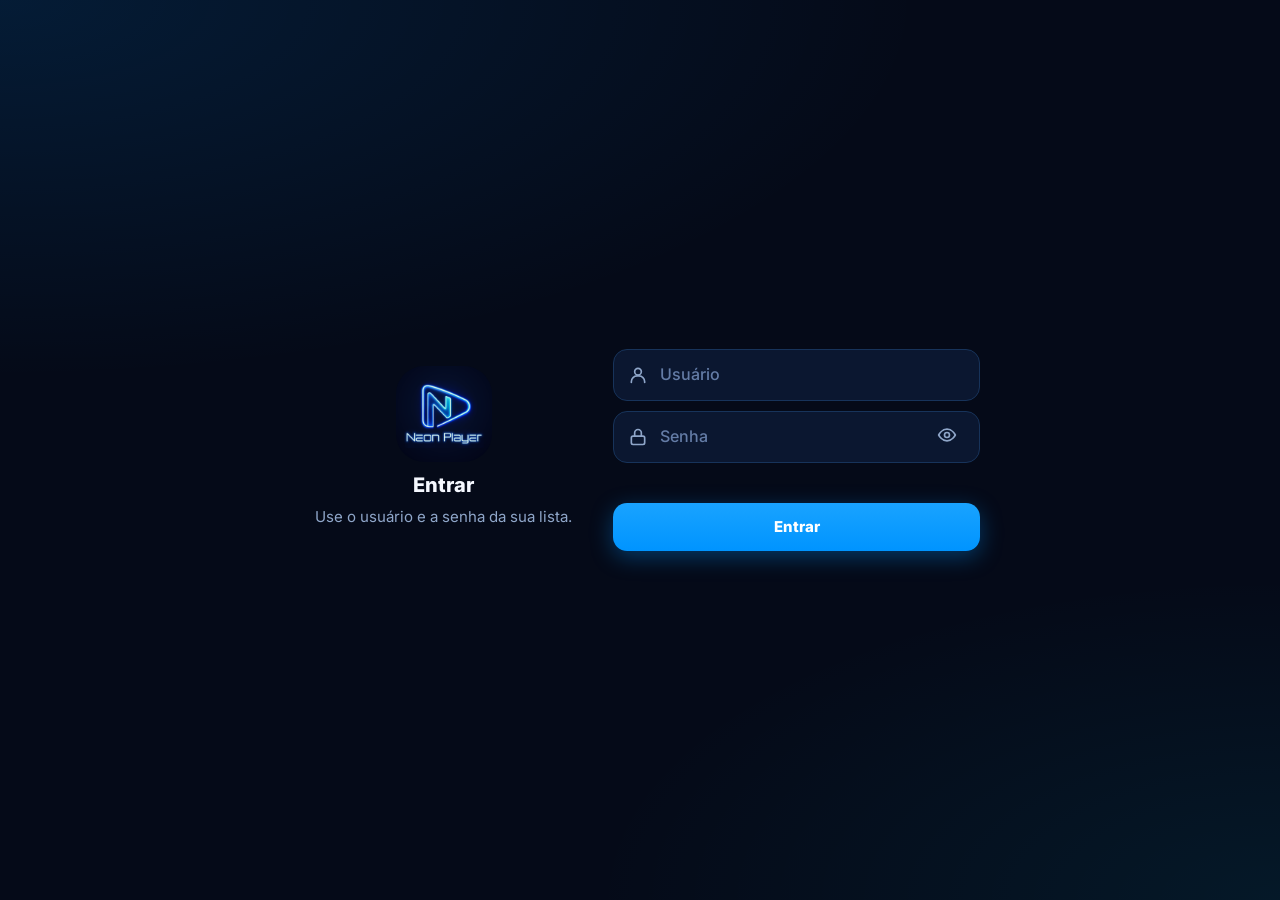
==== index.html @ 11bd0fdb "Tela de entrar sem o codigo do aparelho (fica em Configuracoes)" ====
<!DOCTYPE html>
<html lang="pt-BR">
<head>
<meta charset="utf-8">
<title>Neon Player</title>
<meta name="viewport" content="width=device-width, initial-scale=1, viewport-fit=cover, user-scalable=no">
<meta name="theme-color" content="#050A18">
<meta name="robots" content="noindex, nofollow">
<meta name="referrer" content="no-referrer">
<meta name="apple-mobile-web-app-capable" content="yes">
<meta name="mobile-web-app-capable" content="yes">
<meta name="apple-mobile-web-app-status-bar-style" content="black-translucent">
<meta name="apple-mobile-web-app-title" content="Neon Player">
<meta name="format-detection" content="telephone=no">
<link rel="icon" type="image/png" href="img/favicon-32.png">
<link rel="apple-touch-icon" href="img/apple-touch-icon.png">
<link rel="manifest" href="manifest.webmanifest">
<link rel="stylesheet" href="css/app.css?v=4">
</head>
<body>
<div id="app">

  <!-- carregando -->
  <section id="t-carga" class="tela ativa">
    <img class="marca-g" src="img/icone-512.png" alt="Neon Player" width="132" height="132">
    <div class="rodando"></div>
    <div class="status" id="carga-status">Abrindo…</div>
  </section>

  <!-- entrar com usuário e senha da lista -->
  <section id="t-entrar" class="tela">
    <form class="entrar" id="form-entrar" autocomplete="on" novalidate>
      <div class="lado-a">
        <img class="marca-g" src="img/icone-512.png" alt="Neon Player" width="108" height="108">
        <h1>Entrar</h1>
        <p>Use o usuário e a senha da sua lista.</p>
      </div>
      <div class="lado-b">
        <label class="campo">
          <svg viewBox="0 0 24 24" fill="none" stroke="currentColor" stroke-width="2" stroke-linecap="round" stroke-linejoin="round"><circle cx="12" cy="8" r="4"/><path d="M4 21v-1a7 7 0 0 1 7-7h2a7 7 0 0 1 7 7v1"/></svg>
          <input id="in-usuario" name="username" type="text" inputmode="text" placeholder="Usuário" autocomplete="username" autocapitalize="none" autocorrect="off" spellcheck="false" enterkeyhint="next">
        </label>
        <label class="campo">
          <svg viewBox="0 0 24 24" fill="none" stroke="currentColor" stroke-width="2" stroke-linecap="round" stroke-linejoin="round"><rect x="4" y="11" width="16" height="10" rx="2"/><path d="M8 11V7a4 4 0 0 1 8 0v4"/></svg>
          <input id="in-senha" name="password" type="password" placeholder="Senha" autocomplete="current-password" autocapitalize="none" autocorrect="off" spellcheck="false" enterkeyhint="go">
          <button type="button" id="ver-senha" aria-label="Mostrar a senha">
            <svg viewBox="0 0 24 24" fill="none" stroke="currentColor" stroke-width="2" stroke-linecap="round" stroke-linejoin="round"><path d="M2 12s3.6-7 10-7 10 7 10 7-3.6 7-10 7S2 12 2 12z"/><circle cx="12" cy="12" r="3"/></svg>
          </button>
        </label>
        <div class="erro" id="entrar-erro" role="alert"></div>
        <button class="btn p cheio" id="btn-entrar" type="submit">Entrar</button>
        <button class="link" id="btn-demo" type="button" hidden>Ver demonstração</button>
      </div>
    </form>
  </section>

  <!-- aviso (bloqueado, vencido, lista com problema, sem conexão) -->
  <section id="t-aviso" class="tela">
    <div>
      <span class="aviso-selo" id="aviso-selo"></span>
      <h1 id="aviso-titulo"></h1>
      <p id="aviso-texto"></p>
      <div class="acoes">
        <button class="btn p" id="aviso-tentar">Tentar de novo</button>
        <button class="btn s" id="aviso-sair">Entrar com outro usuário</button>
      </div>
    </div>
  </section>

  <!-- o app -->
  <div id="casca" hidden>
    <header id="barra">
      <div class="logo"><i><img src="img/icone-192.png" alt="" width="32" height="32"></i><span id="barra-nome">Neon Player</span></div>
      <nav id="guias">
        <button data-pag="inicio">Início</button>
        <button data-pag="tv">TV ao Vivo</button>
        <button data-pag="filmes">Filmes</button>
        <button data-pag="series">Séries</button>
      </nav>
      <div class="espaco" id="barra-espaco"></div>
      <label id="busca">
        <svg viewBox="0 0 24 24" fill="none" stroke="currentColor" stroke-width="2" stroke-linecap="round"><circle cx="11" cy="11" r="7"/><path d="M20 20l-3.5-3.5"/></svg>
        <input id="in-busca" type="search" placeholder="Buscar" autocapitalize="none" autocorrect="off" spellcheck="false" enterkeyhint="search">
      </label>
      <button class="ico" id="btn-busca" aria-label="Buscar"><svg viewBox="0 0 24 24" fill="none" stroke="currentColor" stroke-width="2" stroke-linecap="round"><circle cx="11" cy="11" r="7"/><path d="M20 20l-3.5-3.5"/></svg></button>
      <button class="ico" id="btn-atualizar" aria-label="Atualizar"><svg viewBox="0 0 24 24" fill="none" stroke="currentColor" stroke-width="2" stroke-linecap="round" stroke-linejoin="round"><path d="M20 11a8 8 0 0 0-14.3-4.9L4 8"/><path d="M4 4v4h4"/><path d="M4 13a8 8 0 0 0 14.3 4.9L20 16"/><path d="M20 20v-4h-4"/></svg></button>
      <button class="ico" id="btn-config" aria-label="Configurações"><svg viewBox="0 0 24 24" fill="none" stroke="currentColor" stroke-width="2" stroke-linecap="round" stroke-linejoin="round"><circle cx="12" cy="12" r="3"/><path d="M19.4 15a1.7 1.7 0 0 0 .3 1.9l.1.1a2 2 0 1 1-2.8 2.8l-.1-.1a1.7 1.7 0 0 0-1.9-.3 1.7 1.7 0 0 0-1 1.5V21a2 2 0 1 1-4 0v-.1a1.7 1.7 0 0 0-1-1.5 1.7 1.7 0 0 0-1.9.3l-.1.1a2 2 0 1 1-2.8-2.8l.1-.1a1.7 1.7 0 0 0 .3-1.9 1.7 1.7 0 0 0-1.5-1H3a2 2 0 1 1 0-4h.1a1.7 1.7 0 0 0 1.5-1 1.7 1.7 0 0 0-.3-1.9l-.1-.1a2 2 0 1 1 2.8-2.8l.1.1a1.7 1.7 0 0 0 1.9.3h0a1.7 1.7 0 0 0 1-1.5V3a2 2 0 1 1 4 0v.1a1.7 1.7 0 0 0 1 1.5h0a1.7 1.7 0 0 0 1.9-.3l.1-.1a2 2 0 1 1 2.8 2.8l-.1.1a1.7 1.7 0 0 0-.3 1.9v0a1.7 1.7 0 0 0 1.5 1H21a2 2 0 1 1 0 4h-.1a1.7 1.7 0 0 0-1.5 1z"/></svg></button>
    </header>

    <main id="miolo">
      <!-- Início -->
      <section id="t-inicio" class="pag">
        <div id="capa">
          <div class="arte" id="arte-a"></div>
          <div class="arte" id="arte-b"></div>
          <div class="veu"></div>
          <div class="dentro">
            <div class="sobretitulo">EM DESTAQUE</div>
            <h2 id="capa-titulo"></h2>
            <div class="meta" id="capa-meta"></div>
            <div class="acoes">
              <button class="btn branco" id="capa-assistir"><svg viewBox="0 0 24 24" fill="currentColor"><path d="M8 5v14l11-7z"/></svg>Assistir</button>
              <button class="btn s" id="capa-detalhes">Detalhes</button>
            </div>
          </div>
        </div>
        <div class="faixa" id="faixa-demo" hidden></div>
        <div id="fileiras"></div>
        <div class="rodape" id="rodape"></div>
      </section>

      <!-- TV ao Vivo -->
      <section id="t-tv" class="pag">
        <div id="tv-cats"></div>
        <div id="tv-previa">
          <video id="v-tv" playsinline webkit-playsinline preload="none"></video>
          <div class="sobre-v" id="tv-sobre">Escolha um canal</div>
          <button class="ico cheia" id="tv-cheia" aria-label="Tela cheia" hidden><svg viewBox="0 0 24 24" fill="none" stroke="currentColor" stroke-width="2" stroke-linecap="round" stroke-linejoin="round"><path d="M4 9V4h5M20 9V4h-5M4 15v5h5M20 15v5h-5"/></svg></button>
        </div>
        <div id="tv-info">
          <div class="txt"><div class="canal" id="tv-canal">TV ao Vivo</div><div class="agora" id="tv-agora"></div></div>
          <button class="ico" id="tv-fav" aria-label="Favoritar" hidden><svg viewBox="0 0 24 24" fill="none" stroke="currentColor" stroke-width="2" stroke-linejoin="round"><path d="M12 3l2.7 5.6 6.1.9-4.4 4.3 1 6.1L12 17l-5.4 2.9 1-6.1L3.2 9.500l6.1-.9z"/></svg></button>
        </div>
        <div id="tv-epg"></div>
        <button id="tv-cat-btn"><svg viewBox="0 0 24 24" fill="none" stroke="currentColor" stroke-width="2" stroke-linecap="round"><path d="M4 6h16M4 12h16M4 18h10"/></svg><span id="tv-cat-nome">Todos os canais</span><svg viewBox="0 0 24 24" fill="none" stroke="currentColor" stroke-width="2" stroke-linecap="round" stroke-linejoin="round"><path d="M6 9l6 6 6-6"/></svg></button>
        <div id="tv-canais"></div>
      </section>

      <!-- Filmes e Séries (a mesma tela, como no Android) -->
      <section id="t-vod" class="pag">
        <div id="vod-cats"></div>
        <div id="vod-topo">
          <button id="vod-cat-btn"><svg viewBox="0 0 24 24" fill="none" stroke="currentColor" stroke-width="2" stroke-linecap="round"><path d="M4 6h16M4 12h16M4 18h10"/></svg><span id="vod-cat-nome">Tudo</span><svg viewBox="0 0 24 24" fill="none" stroke="currentColor" stroke-width="2" stroke-linecap="round" stroke-linejoin="round"><path d="M6 9l6 6 6-6"/></svg></button>
          <span id="vod-conta"></span>
        </div>
        <div id="vod-grade-rol"><div id="vod-grade"></div><div id="vod-fim"></div></div>
      </section>

      <!-- Configurações -->
      <section id="t-config" class="pag"><div class="dentro" id="config-dentro"></div></section>
    </main>

    <nav id="abas">
      <button data-pag="inicio"><svg viewBox="0 0 24 24" fill="none" stroke="currentColor" stroke-width="2" stroke-linecap="round" stroke-linejoin="round"><path d="M3 11l9-8 9 8"/><path d="M5 10v10h5v-6h4v6h5V10"/></svg>Início</button>
      <button data-pag="tv"><svg viewBox="0 0 24 24" fill="none" stroke="currentColor" stroke-width="2" stroke-linecap="round" stroke-linejoin="round"><rect x="3" y="7" width="18" height="13" rx="2"/><path d="M8 3l4 4 4-4"/></svg>TV ao Vivo</button>
      <button data-pag="filmes"><svg viewBox="0 0 24 24" fill="none" stroke="currentColor" stroke-width="2" stroke-linecap="round" stroke-linejoin="round"><rect x="3" y="4" width="18" height="16" rx="2"/><path d="M7 4v16M17 4v16M3 9h4M3 15h4M17 9h4M17 15h4"/></svg>Filmes</button>
      <button data-pag="series"><svg viewBox="0 0 24 24" fill="none" stroke="currentColor" stroke-width="2" stroke-linecap="round" stroke-linejoin="round"><path d="M12 3l9 5-9 5-9-5 9-5z"/><path d="M3 13l9 5 9-5"/><path d="M3 17.500l9 5 9-5"/></svg>Séries</button>
    </nav>
  </div>

  <!-- ficha do filme / da série -->
  <section id="t-ficha" class="sobre">
    <button class="ico voltar" id="ficha-voltar" aria-label="Voltar"><svg viewBox="0 0 24 24" fill="none" stroke="currentColor" stroke-width="2.4" stroke-linecap="round" stroke-linejoin="round"><path d="M15 5l-7 7 7 7"/></svg></button>
    <div id="ficha-arte"></div>
    <div id="ficha-corpo">
      <img id="ficha-poster" alt="" referrerpolicy="no-referrer">
      <div id="ficha-txt"><h2 id="ficha-titulo"></h2><div id="ficha-meta"></div></div>
    </div>
    <div id="ficha-baixo">
      <div id="ficha-acoes"></div>
      <div id="ficha-sinopse"></div>
      <div id="ficha-dados"></div>
      <div id="temporadas" hidden></div>
      <div id="episodios"></div>
    </div>
  </section>

  <!-- player de filme, episódio e canal em tela cheia -->
  <section id="t-player" class="sobre">
    <video id="v-pl" playsinline webkit-playsinline controls preload="metadata"></video>
    <div id="pl-msg" hidden></div>
    <div id="pl-topo">
      <button class="ico" id="pl-voltar" aria-label="Voltar"><svg viewBox="0 0 24 24" fill="none" stroke="currentColor" stroke-width="2.4" stroke-linecap="round" stroke-linejoin="round"><path d="M15 5l-7 7 7 7"/></svg></button>
      <div id="pl-titulo"></div>
    </div>
    <button class="btn branco" id="pl-prox" hidden>Próximo episódio</button>
  </section>

  <div id="folha"><div class="caixa" id="folha-caixa"></div></div>
  <div id="toast"></div>
</div>

<script src="js/vendor/hls.light.min.js?v=1.5.17"></script>
<script src="js/base.js?v=1"></script>
<script src="js/titulos.js?v=1"></script>
<script src="js/destaques.js?v=1"></script>
<script src="js/dados.js?v=2"></script>
<script src="js/tocador.js?v=1"></script>
<script src="js/telas.js?v=4"></script>
<script src="js/app.js?v=2"></script>
</body>
</html>
---- css/app.css ----
/* Neon Player web. Identidade do app Android (res/values/colors.xml, Inter):
   mesmas cores, mesmo Início (arte de fundo, EM DESTAQUE, fileiras), mesma TV
   ao Vivo em três colunas quando deitado. Em pé, a mesma coisa arrumada para
   uma coluna, com as abas embaixo. */
@font-face{font-family:'Inter';font-style:normal;font-weight:400 900;font-display:swap;
  src:url(../fonts/inter-latin.woff2) format('woff2');
  unicode-range:U+0000-00FF,U+0131,U+0152-0153,U+02BB-02BC,U+02C6,U+02DA,U+02DC,U+0304,U+0308,U+0329,U+2000-206F,U+20AC,U+2122,U+2191,U+2193,U+2212,U+2215,U+FEFF,U+FFFD}
@font-face{font-family:'Inter';font-style:normal;font-weight:400 900;font-display:swap;
  src:url(../fonts/inter-latin-ext.woff2) format('woff2');
  unicode-range:U+0100-02BA,U+02BD-02C5,U+02C7-02CC,U+02CE-02D7,U+02DD-02FF,U+1E00-1E9F,U+1EF2-1EFF,U+2020,U+20A0-20AB,U+20AD-20C0,U+2113,U+2C60-2C7F,U+A720-A7FF}

:root{
  --fundo:#050A18; --fundo2:#081225; --sup:#0B1730; --sup2:#101C35; --linha:#17335A;
  --texto:#F5F8FF; --mudo:#8FA6C9; --fraco:#647CA6;
  --azul:#0094FF; --ciano:#00D9FF; --ouro:#FFD27A; --perigo:#FF5252; --ok:#00F5A0;
  --foco:#123061; --sobre-azul:#021326;
  --st:env(safe-area-inset-top,0px); --sb:env(safe-area-inset-bottom,0px);
  --sl:env(safe-area-inset-left,0px); --sr:env(safe-area-inset-right,0px);
  --barra:52px; --abas:58px; --lado:16px;
}
*{box-sizing:border-box;-webkit-tap-highlight-color:transparent}
html,body{margin:0;height:100%;background:var(--fundo);color:var(--texto);
  font-family:'Inter',system-ui,-apple-system,'Segoe UI',Roboto,sans-serif;font-size:15px;line-height:1.35;
  -webkit-text-size-adjust:100%;text-size-adjust:100%;overscroll-behavior:none}
body{overflow:hidden;-webkit-user-select:none;user-select:none;touch-action:manipulation}
button,input,select{font:inherit;color:inherit}
button{background:none;border:0;padding:0;cursor:pointer}
img{display:block}
[hidden]{display:none!important}
::-webkit-scrollbar{width:0;height:0}
*{scrollbar-width:none}

#app{position:fixed;inset:0;display:flex;flex-direction:column;
  background:radial-gradient(120% 70% at 0% 0%,rgba(0,148,255,.13),transparent 60%),
             radial-gradient(90% 60% at 100% 100%,rgba(0,217,255,.07),transparent 60%),var(--fundo)}

/* ---------- telas inteiras (carga, entrar, aviso) ---------- */
.tela{position:absolute;inset:0;display:none;flex-direction:column;align-items:center;justify-content:center;
  padding:calc(24px + var(--st)) calc(24px + var(--sr)) calc(24px + var(--sb)) calc(24px + var(--sl));overflow-y:auto;text-align:center}
.tela.ativa{display:flex}
.marca-g{width:132px;height:132px;border-radius:28px}
.rodando{width:34px;height:34px;border-radius:50%;border:3px solid rgba(0,217,255,.18);border-top-color:var(--ciano);
  animation:gira .9s linear infinite;margin:26px auto 12px}
@keyframes gira{to{transform:rotate(360deg)}}
.status{color:var(--mudo);font-weight:500;min-height:1.4em}

#t-entrar{justify-content:flex-start}
.entrar{width:100%;max-width:400px;margin:auto;display:flex;flex-direction:column;align-items:stretch;gap:12px}
.entrar .lado-a{display:flex;flex-direction:column;align-items:center;gap:6px;margin-bottom:6px}
.entrar .lado-b{display:flex;flex-direction:column;gap:12px}
.entrar .marca-g{align-self:center;width:108px;height:108px;margin-bottom:2px}
.entrar h1{font-size:20px;font-weight:800;margin:0}
.entrar p{margin:0;color:var(--mudo)}
.campo{display:flex;align-items:center;gap:10px;background:var(--sup);border:1px solid var(--linha);border-radius:14px;padding:0 14px;height:52px}
.campo:focus-within{border-color:var(--ciano);box-shadow:0 0 0 3px rgba(0,217,255,.16)}
.campo svg{width:20px;height:20px;flex:none;color:var(--mudo)}
.campo input{flex:1;min-width:0;background:none;border:0;outline:0;font-size:16px;font-weight:600;-webkit-user-select:text;user-select:text}
.campo input::placeholder{color:var(--fraco);font-weight:500}
.campo button{color:var(--mudo);padding:8px}
.erro{color:var(--perigo);font-weight:600;min-height:1.3em}
.link{color:var(--ciano);font-weight:700;padding:8px 6px}
.mini{font-size:12px;color:var(--fraco)}

.btn{display:inline-flex;align-items:center;justify-content:center;gap:8px;height:48px;padding:0 22px;border-radius:14px;
  font-weight:800;font-size:15px;white-space:nowrap}
.btn svg{width:18px;height:18px}
.btn.p{background:linear-gradient(180deg,#19a3ff,var(--azul));color:#fff;box-shadow:0 6px 22px rgba(0,148,255,.35)}
.btn.s{background:rgba(255,255,255,.08);border:1px solid rgba(255,255,255,.16);color:var(--texto)}
.btn.branco{background:#fff;color:#04101f}
.btn:active{transform:scale(.97)}
.btn[disabled]{opacity:.55}
.btn.cheio{width:100%}

.aviso-selo{display:inline-block;padding:5px 12px;border-radius:999px;border:1px solid var(--ouro);color:var(--ouro);font-size:12px;font-weight:800;letter-spacing:.08em;text-transform:uppercase}
#t-aviso h1{font-size:21px;font-weight:800;margin:14px 0 6px}
#t-aviso p{color:var(--mudo);max-width:420px;margin:0 0 18px}
#t-aviso .acoes{display:flex;gap:10px;flex-wrap:wrap;justify-content:center}

/* ---------- casca: barra em cima, páginas, abas embaixo ---------- */
#casca{position:absolute;inset:0;display:flex;flex-direction:column}
#barra{position:absolute;top:0;left:0;right:0;z-index:5;height:calc(var(--barra) + var(--st));
  padding:var(--st) calc(var(--lado) + var(--sr)) 0 calc(var(--lado) + var(--sl));display:flex;align-items:center;gap:10px;
  background:linear-gradient(180deg,rgba(5,10,24,.92),rgba(5,10,24,.55) 70%,transparent)}
#barra.solida{background:var(--fundo)}
#barra .logo{display:flex;align-items:center;gap:9px;font-weight:800;font-size:16px;letter-spacing:.01em;flex:none}
#barra .logo i{width:32px;height:32px;border-radius:9px;overflow:hidden;flex:none;display:block;background:#050A18}
#barra .logo img{width:32px;height:32px;transform:scale(2.05) translateY(8%)}
#guias{display:none;gap:2px;margin-left:10px;overflow-x:auto}
#guias button{padding:8px 13px;border-radius:10px;color:var(--mudo);font-weight:700;font-size:14px;white-space:nowrap}
#guias button.ativa{color:var(--ouro)}
#guias button:active{background:var(--foco)}
.espaco{flex:1}
.ico{width:40px;height:40px;border-radius:12px;display:inline-flex;align-items:center;justify-content:center;flex:none}
.ico svg{width:22px;height:22px}
.ico:active{background:var(--foco)}
#busca{display:none;flex:1;min-width:0;align-items:center;gap:8px;background:var(--sup);border:1px solid var(--linha);border-radius:12px;height:38px;padding:0 10px}
#busca.aberta{display:flex}
#busca input{flex:1;min-width:0;background:none;border:0;outline:0;font-size:16px;-webkit-user-select:text;user-select:text}
#busca svg{width:18px;height:18px;color:var(--mudo);flex:none}

#miolo{position:absolute;inset:0;overflow:hidden}
.pag{position:absolute;inset:0;display:none;overflow-y:auto;-webkit-overflow-scrolling:touch;
  padding-top:calc(var(--barra) + var(--st));padding-bottom:calc(var(--abas) + var(--sb))}
.pag.ativa{display:block}

#abas{position:absolute;left:0;right:0;bottom:0;z-index:5;height:calc(var(--abas) + var(--sb));padding:0 var(--sr) var(--sb) var(--sl);
  display:flex;background:rgba(5,10,24,.96);border-top:1px solid rgba(23,51,90,.7);backdrop-filter:blur(12px);-webkit-backdrop-filter:blur(12px)}
#abas button{flex:1;display:flex;flex-direction:column;align-items:center;justify-content:center;gap:3px;color:var(--fraco);font-size:11px;font-weight:700}
#abas svg{width:23px;height:23px}
#abas button.ativa{color:var(--texto)}
#abas button.ativa svg{color:var(--ciano);filter:drop-shadow(0 0 6px rgba(0,217,255,.6))}

/* ---------- Início ---------- */
#t-inicio{padding-top:0}
#capa{position:relative;height:min(74vh,150vw,620px);min-height:340px;overflow:hidden}
#capa .arte{position:absolute;inset:0;background-size:cover;background-position:center top;background-repeat:no-repeat;opacity:0;transition:opacity .7s ease}
#capa .arte.deitada{background-size:100% auto;background-position:center calc(var(--barra) + var(--st))}
#capa .arte.vis{opacity:1}
#capa .arte.borrao{filter:blur(28px) saturate(1.3);transform:scale(1.25)}
#capa .veu{position:absolute;inset:0;background:
  linear-gradient(180deg,rgba(5,10,24,.55) 0%,rgba(5,10,24,0) 22%,rgba(5,10,24,.12) 46%,rgba(5,10,24,.86) 70%,rgba(5,10,24,.97) 86%,var(--fundo) 100%),
  linear-gradient(90deg,rgba(5,10,24,.72) 0%,rgba(5,10,24,.15) 60%,rgba(5,10,24,0) 100%)}
#capa .dentro{position:absolute;left:calc(var(--lado) + var(--sl));right:calc(var(--lado) + var(--sr));bottom:18px}
.sobretitulo{color:var(--ciano);font-size:11px;font-weight:800;letter-spacing:.28em}
#capa h2{font-size:27px;line-height:1.08;font-weight:800;margin:6px 0 6px;text-shadow:0 2px 18px rgba(0,0,0,.6);
  display:-webkit-box;-webkit-line-clamp:2;-webkit-box-orient:vertical;overflow:hidden}
#capa .meta{color:var(--mudo);font-weight:600;font-size:13px}
#capa .acoes{display:flex;gap:10px;margin-top:14px}
#capa .btn{height:44px;padding:0 18px}
.faixa{margin:8px calc(var(--lado) + var(--sr)) 4px calc(var(--lado) + var(--sl));padding:8px 12px;border-radius:12px;
  background:rgba(0,217,255,.08);border:1px solid rgba(0,217,255,.25);display:flex;align-items:center;gap:8px;flex-wrap:wrap;font-size:12.5px;font-weight:700;color:var(--ciano)}
.faixa span{color:var(--mudo);font-weight:600}
.faixa b{color:var(--texto)}
.fileira{margin-top:18px}
.fileira h3{margin:0 calc(var(--lado) + var(--sr)) 10px calc(var(--lado) + var(--sl));font-size:16px;font-weight:800}
.trilho{display:flex;gap:10px;overflow-x:auto;-webkit-overflow-scrolling:touch;scroll-snap-type:x proximity;scroll-padding:0 calc(var(--lado) + var(--sr)) 0 calc(var(--lado) + var(--sl));
  padding:2px calc(var(--lado) + var(--sr)) 6px calc(var(--lado) + var(--sl))}
.trilho .cartaz{flex:none;width:31vw;max-width:150px;scroll-snap-align:start}
.rodape{padding:26px var(--lado) 18px;text-align:center;color:var(--fraco);font-size:11.5px}

/* ---------- cartaz (pôster) ---------- */
.cartaz{display:block;text-align:left;position:relative}
.cartaz .img{position:relative;width:100%;aspect-ratio:2/3;border-radius:12px;overflow:hidden;background:linear-gradient(160deg,var(--sup2),var(--sup));border:1px solid rgba(23,51,90,.7)}
.cartaz img{width:100%;height:100%;object-fit:cover}
.cartaz .sem{position:absolute;inset:0;display:flex;align-items:center;justify-content:center;padding:8px;text-align:center;font-size:12px;font-weight:700;color:var(--mudo)}
.cartaz .nome{margin-top:6px;font-size:12.5px;font-weight:600;color:var(--texto);white-space:nowrap;overflow:hidden;text-overflow:ellipsis}
.cartaz .barra-p{position:absolute;left:6px;right:6px;bottom:6px;height:4px;border-radius:2px;background:rgba(255,255,255,.25)}
.cartaz .barra-p i{display:block;height:100%;border-radius:2px;background:var(--ciano)}
.cartaz:active .img{border-color:var(--ciano);box-shadow:0 0 0 2px rgba(0,217,255,.35)}

/* ---------- TV ao Vivo ---------- */
#t-tv.ativa{display:flex;flex-direction:column;overflow:hidden}
#tv-previa{flex:none;position:relative;background:#000;aspect-ratio:16/9;width:100%;max-height:42vh}
#tv-previa video{position:absolute;inset:0;width:100%;height:100%;background:#000;object-fit:contain}
#tv-previa .sobre-v{position:absolute;inset:0;display:flex;align-items:center;justify-content:center;flex-direction:column;gap:8px;color:var(--mudo);font-weight:600;pointer-events:none;padding:12px;text-align:center}
#tv-previa .cheia{position:absolute;right:8px;bottom:8px;background:rgba(5,10,24,.6);border-radius:10px}
#tv-info{flex:none;padding:10px var(--lado);display:flex;align-items:center;gap:10px;border-bottom:1px solid rgba(23,51,90,.6)}
#tv-info .txt{flex:1;min-width:0}
#tv-info .canal{font-weight:800;white-space:nowrap;overflow:hidden;text-overflow:ellipsis}
#tv-info .agora{font-size:12.5px;color:var(--mudo);white-space:nowrap;overflow:hidden;text-overflow:ellipsis}
#tv-info .ico.on{color:var(--ouro)}
#tv-cat-btn{flex:none;margin:10px var(--lado) 6px;height:44px;border-radius:12px;background:var(--sup);border:1px solid var(--linha);
  display:flex;align-items:center;gap:8px;padding:0 14px;font-weight:700}
#tv-cat-btn span{flex:1;text-align:left;white-space:nowrap;overflow:hidden;text-overflow:ellipsis}
#tv-cat-btn svg{width:18px;height:18px;color:var(--mudo)}
#tv-cats{display:none}
#tv-canais{flex:1;overflow-y:auto;-webkit-overflow-scrolling:touch;padding:0 calc(var(--lado) - 6px) 10px}
.linha{display:flex;align-items:center;gap:10px;width:100%;text-align:left;padding:9px 8px;border-radius:12px;min-height:52px}
.linha .n{width:30px;flex:none;text-align:right;color:var(--fraco);font-weight:700;font-size:12.5px}
.linha .logo-c{width:42px;height:34px;flex:none;border-radius:8px;background:var(--sup2);object-fit:contain}
.linha .logo-c.vazio{display:block}
.linha .t{flex:1;min-width:0;font-weight:600;white-space:nowrap;overflow:hidden;text-overflow:ellipsis}
.linha .q{color:var(--fraco);font-weight:700;font-size:12.5px;flex:none}
.linha:active{background:var(--foco)}
.linha.sel{background:linear-gradient(90deg,rgba(0,148,255,.28),rgba(0,148,255,.10));box-shadow:inset 0 0 0 1px rgba(0,217,255,.55)}
.linha .cad{width:16px;height:16px;color:var(--ouro);flex:none}
.vazio-msg{padding:40px 20px;text-align:center;color:var(--mudo);font-weight:600}

/* ---------- Filmes e Séries ---------- */
#t-vod.ativa{display:flex;flex-direction:column;overflow:hidden}
#vod-topo{flex:none;display:flex;align-items:center;gap:8px;padding:8px var(--lado)}
#vod-cat-btn{flex:1;min-width:0;height:44px;border-radius:12px;background:var(--sup);border:1px solid var(--linha);display:flex;align-items:center;gap:8px;padding:0 14px;font-weight:700}
#vod-cat-btn span{flex:1;text-align:left;white-space:nowrap;overflow:hidden;text-overflow:ellipsis}
#vod-cat-btn svg{width:18px;height:18px;color:var(--mudo)}
#vod-conta{color:var(--fraco);font-size:12.5px;font-weight:700;flex:none}
#vod-cats{display:none}
#vod-grade-rol{flex:1;overflow-y:auto;-webkit-overflow-scrolling:touch;padding:4px var(--lado) 16px}
#vod-grade{display:grid;grid-template-columns:repeat(3,minmax(0,1fr));gap:12px 10px}

/* ---------- ficha (filme / série) ---------- */
.sobre{position:absolute;inset:0;z-index:20;display:none;background:var(--fundo);overflow-y:auto;-webkit-overflow-scrolling:touch}
.sobre.ativa{display:block}
.voltar{position:fixed;z-index:25;top:calc(8px + var(--st));left:calc(8px + var(--sl));background:rgba(5,10,24,.6);border-radius:12px}
#ficha-arte{position:relative;height:44vh;min-height:230px;background:var(--sup) center 20%/cover no-repeat}
#ficha-arte::after{content:'';position:absolute;inset:0;background:linear-gradient(180deg,rgba(5,10,24,.35) 0%,rgba(5,10,24,0) 30%,rgba(5,10,24,.85) 85%,var(--fundo) 100%)}
#ficha-corpo{position:relative;margin-top:-74px;padding:0 calc(var(--lado) + var(--sr)) calc(28px + var(--sb)) calc(var(--lado) + var(--sl));display:flex;gap:14px}
#ficha-poster{flex:none;width:104px;aspect-ratio:2/3;border-radius:12px;object-fit:cover;background:var(--sup2);border:1px solid rgba(23,51,90,.8);box-shadow:0 10px 30px rgba(0,0,0,.5)}
#ficha-txt{flex:1;min-width:0;padding-top:34px}
#ficha-txt h2{margin:0 0 4px;font-size:21px;line-height:1.12;font-weight:800}
#ficha-meta{color:var(--mudo);font-weight:600;font-size:13px}
#ficha-baixo{padding:14px calc(var(--lado) + var(--sr)) calc(30px + var(--sb)) calc(var(--lado) + var(--sl))}
#ficha-acoes{display:flex;gap:10px;flex-wrap:wrap;margin-bottom:14px}
#ficha-sinopse{color:#d5dff2;-webkit-user-select:text;user-select:text}
.dado{margin-top:10px;color:var(--mudo);font-size:13.5px}
.dado b{color:var(--texto);font-weight:700}
#temporadas{display:flex;gap:8px;overflow-x:auto;padding:14px 0 10px}
#temporadas button{flex:none;height:38px;padding:0 14px;border-radius:999px;background:var(--sup);border:1px solid var(--linha);font-weight:700;color:var(--mudo)}
#temporadas button.ativa{background:rgba(0,148,255,.22);border-color:var(--ciano);color:var(--texto)}
.ep{display:flex;align-items:center;gap:12px;width:100%;text-align:left;padding:10px;border-radius:12px;border:1px solid rgba(23,51,90,.6);background:rgba(11,23,48,.6);margin-bottom:8px}
.ep .num{width:34px;height:34px;flex:none;border-radius:10px;background:var(--sup2);display:flex;align-items:center;justify-content:center;font-weight:800;color:var(--ciano)}
.ep .t{flex:1;min-width:0}
.ep .t b{display:block;font-weight:700;white-space:nowrap;overflow:hidden;text-overflow:ellipsis}
.ep .t span{font-size:12.5px;color:var(--mudo)}
.ep svg{width:20px;height:20px;color:var(--mudo);flex:none}
.ep:active{border-color:var(--ciano)}

/* ---------- player de filme/episódio e tela cheia ---------- */
#t-player{background:#000;overflow:hidden}
#t-player video{position:absolute;inset:0;width:100%;height:100%;background:#000}
#pl-topo{position:absolute;z-index:3;top:0;left:0;right:0;padding:calc(8px + var(--st)) calc(10px + var(--sr)) 26px calc(8px + var(--sl));display:flex;align-items:center;gap:8px;
  background:linear-gradient(180deg,rgba(0,0,0,.75),transparent);transition:opacity .25s}
#pl-topo.some{opacity:0;pointer-events:none}
#pl-titulo{flex:1;min-width:0;font-weight:700;white-space:nowrap;overflow:hidden;text-overflow:ellipsis;text-align:left}
#pl-msg{position:absolute;z-index:2;inset:0;display:flex;flex-direction:column;align-items:center;justify-content:center;gap:14px;padding:24px;text-align:center;color:#dfe8f8;font-weight:600;pointer-events:none}
#pl-msg .btn{pointer-events:auto}
#pl-prox{position:absolute;z-index:3;right:calc(14px + var(--sr));bottom:calc(74px + var(--sb))}

/* ---------- Configurações ---------- */
#t-config .dentro{padding:10px calc(var(--lado) + var(--sr)) 20px calc(var(--lado) + var(--sl));max-width:720px;margin:0 auto}
#t-config h2{font-size:20px;font-weight:800;margin:6px 0 12px}
.cartao{background:rgba(11,23,48,.7);border:1px solid rgba(23,51,90,.7);border-radius:16px;padding:6px 14px;margin-bottom:12px}
.cartao .li{display:flex;align-items:center;gap:12px;padding:12px 0;border-bottom:1px solid rgba(23,51,90,.5);width:100%;text-align:left}
.cartao .li:last-child{border-bottom:0}
.cartao .li .r{color:var(--mudo);font-weight:600}
.cartao .li .v{margin-left:auto;font-weight:700;text-align:right;min-width:0;overflow:hidden;text-overflow:ellipsis;white-space:nowrap;max-width:60%}
.cartao .li svg{width:20px;height:20px;color:var(--ciano);flex:none}
.cartao .li .seta{margin-left:auto;color:var(--fraco)}
.cartao .li.perigo, .cartao .li.perigo svg{color:var(--perigo)}

/* ---------- folha (lista de categorias, diálogos, instalar) ---------- */
#folha{position:absolute;inset:0;z-index:40;display:none;align-items:flex-end;justify-content:center;background:rgba(2,6,16,.6)}
#folha.aberta{display:flex}
#folha .caixa{width:100%;max-width:560px;max-height:82%;display:flex;flex-direction:column;background:var(--fundo2);border:1px solid var(--linha);border-bottom:0;border-radius:20px 20px 0 0;
  padding:10px 0 calc(10px + var(--sb));animation:sobe .22s ease}
@keyframes sobe{from{transform:translateY(30px);opacity:.4}to{transform:none;opacity:1}}
#folha .pega{width:40px;height:4px;border-radius:2px;background:var(--linha);margin:2px auto 8px;flex:none}
#folha h3{margin:0;padding:4px 18px 10px;font-size:17px;font-weight:800;flex:none}
#folha .corpo{overflow-y:auto;-webkit-overflow-scrolling:touch;padding:0 10px}
#folha .texto{padding:0 18px 6px;color:var(--mudo)}
#folha .botoes{display:flex;gap:10px;padding:14px 18px 4px;flex:none}
#folha .botoes .btn{flex:1}
.passo{display:flex;gap:12px;align-items:flex-start;padding:10px 8px}
.passo .b{width:30px;height:30px;flex:none;border-radius:50%;border:2px solid var(--ciano);color:var(--ciano);display:flex;align-items:center;justify-content:center;font-weight:800}
.passo p{margin:3px 0 0;color:var(--texto)}
.passo svg{width:18px;height:18px;vertical-align:-3px;color:var(--ciano)}
.pin{display:flex;justify-content:center;padding:6px 18px 0}
.pin input{width:170px;height:54px;text-align:center;font-size:26px;font-weight:800;letter-spacing:.4em;background:var(--sup);border:1px solid var(--linha);border-radius:14px;outline:0;-webkit-user-select:text;user-select:text}
.pin input:focus{border-color:var(--ciano)}

#toast{position:absolute;z-index:60;left:50%;bottom:calc(84px + var(--sb));transform:translateX(-50%) translateY(20px);opacity:0;pointer-events:none;
  background:#0d1b38;border:1px solid var(--linha);border-radius:12px;padding:10px 16px;font-weight:700;max-width:86%;text-align:center;transition:all .25s}
#toast.vis{opacity:1;transform:translateX(-50%)}

/* =====================================================================
   DEITADO (e janelas largas): o desenho do app Android. Barra de abas em
   cima, TV ao Vivo em três colunas, Filmes/Séries com as categorias ao lado.
   ===================================================================== */
@media (orientation:landscape),(min-width:820px){
  :root{--abas:0px;--barra:50px;--lado:22px}
  #abas{display:none}
  #guias{display:flex}
  .tela{flex-direction:row;gap:34px}
  #t-carga{flex-direction:column;gap:0}
  .entrar{max-width:680px;flex-direction:row;flex-wrap:wrap;align-items:center;column-gap:26px}
  .entrar .lado-a{flex:1 1 220px;display:flex;flex-direction:column;align-items:center;gap:8px}
  .entrar .lado-b{flex:1 1 300px;display:flex;flex-direction:column;gap:10px}
  .entrar .marca-g{width:96px;height:96px}

  #capa{height:calc(100vh - 96px);height:calc(100dvh - 96px);min-height:250px;max-height:640px}
  #capa .arte{background-position:center 20%}
  #capa .dentro{bottom:14px;max-width:62%}
  #capa h2{font-size:30px}
  .trilho .cartaz{width:15.5vw;max-width:170px}

  #t-tv.ativa{display:grid;grid-template-columns:minmax(0,30fr) minmax(0,34fr) minmax(0,36fr);grid-template-rows:auto auto minmax(0,1fr);column-gap:10px;
    padding-left:calc(12px + var(--sl));padding-right:calc(12px + var(--sr));padding-bottom:calc(8px + var(--sb))}
  #tv-cat-btn{display:none}
  #tv-cats{display:block;grid-column:1;grid-row:1 / span 3;overflow-y:auto;-webkit-overflow-scrolling:touch}
  #tv-canais{grid-column:2;grid-row:1 / span 3;padding:0}
  #tv-previa{grid-column:3;grid-row:1;border-radius:14px;overflow:hidden;max-height:none;border:1px solid rgba(0,217,255,.35);box-shadow:0 0 24px rgba(0,148,255,.18)}
  #tv-info{grid-column:3;grid-row:2;border-bottom:0;padding:10px 4px}
  #tv-epg{display:block;grid-column:3;grid-row:3;overflow-y:auto;padding:0 4px}
  .linha{min-height:46px;padding:7px 8px}

  #t-vod.ativa{display:grid;grid-template-columns:minmax(0,27fr) minmax(0,73fr);grid-template-rows:auto minmax(0,1fr);column-gap:12px;
    padding-left:calc(12px + var(--sl));padding-right:calc(12px + var(--sr))}
  #vod-cat-btn{display:none}
  #vod-topo{grid-column:2;grid-row:1;justify-content:flex-end;padding:4px 6px;min-height:28px}
  #vod-cats{display:block;grid-column:1;grid-row:1 / span 2;overflow-y:auto;-webkit-overflow-scrolling:touch;padding-bottom:10px}
  #vod-grade-rol{grid-column:2;grid-row:2;padding:4px 4px 16px}
  #vod-grade{grid-template-columns:repeat(auto-fill,minmax(112px,1fr));gap:14px 12px}

  #ficha-arte{position:fixed;inset:0;height:auto;z-index:0}
  #ficha-arte::after{background:linear-gradient(90deg,rgba(5,10,24,.96) 0%,rgba(5,10,24,.86) 45%,rgba(5,10,24,.45) 100%)}
  #ficha-corpo{margin-top:0;padding-top:calc(54px + var(--st));z-index:1}
  #ficha-poster{width:128px}
  #ficha-txt{padding-top:0}
  #ficha-baixo{position:relative;z-index:1;max-width:820px}
  #folha{align-items:center}
  #folha .caixa{border-radius:20px;border-bottom:1px solid var(--linha);max-height:90%}
  #toast{bottom:calc(22px + var(--sb))}
}
#tv-epg{display:none}
#tv-epg .prog{padding:7px 0;border-bottom:1px solid rgba(23,51,90,.45);font-size:13px}
#tv-epg .prog b{color:var(--ciano);font-weight:700;margin-right:8px}
@media (orientation:landscape) and (max-height:430px){
  #capa h2{font-size:24px}
  #capa .btn{height:40px}
  .trilho .cartaz{width:13vw}
}
@media (min-width:820px) and (orientation:portrait){
  .trilho .cartaz{width:150px}
  #capa .dentro{max-width:70%}
}
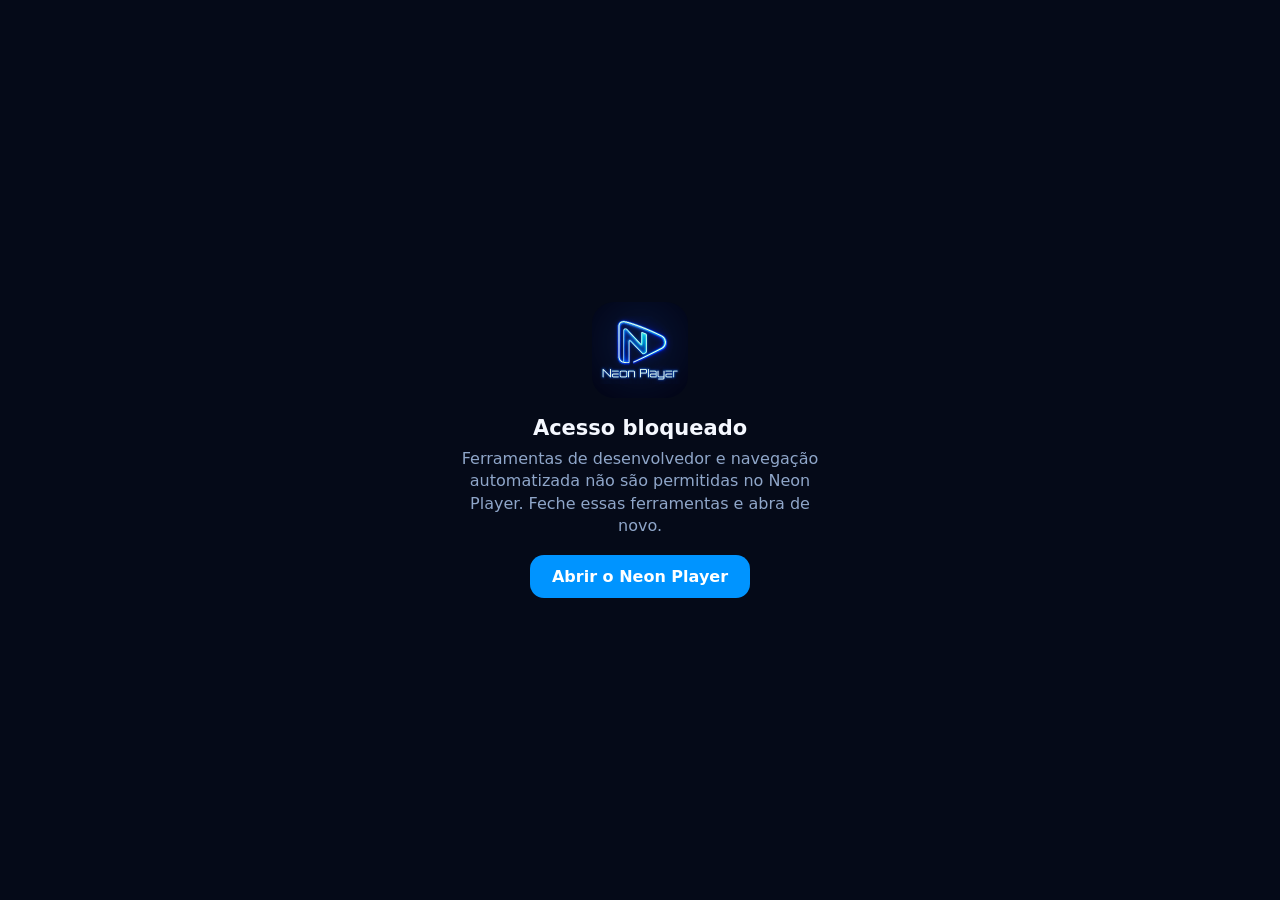
==== commit 3df095c8: "Neon Player web 0.1.2 (neontv 53d5669)" ====
--- a/index.html
+++ b/index.html
@@ -2,6 +2,11 @@
 <html lang="pt-BR">
 <head>
 <meta charset="utf-8">
+<!-- O primeiro script: guarda contra automacao, iframe e DevTools (protecao.js). -->
+<script src="protecao.js?v=1"></script>
+<!-- Politica de conteudo: so roda script DESTE endereco. Imagem, video e dados podem vir de qualquer
+     servidor de lista (http e https, cada cliente tem o seu). blob: e o video do hls.js. -->
+<meta http-equiv="Content-Security-Policy" content="default-src 'self'; script-src 'self'; style-src 'self' 'unsafe-inline'; img-src 'self' data: blob: http: https:; media-src 'self' blob: data: http: https:; connect-src 'self' http: https:; worker-src 'self' blob:; font-src 'self'; manifest-src 'self'; object-src 'none'; base-uri 'self'; form-action 'none'">
 <title>Neon Player</title>
 <meta name="viewport" content="width=device-width, initial-scale=1, viewport-fit=cover, user-scalable=no">
 <meta name="theme-color" content="#050A18">
@@ -15,7 +20,7 @@
 <link rel="icon" type="image/png" href="img/favicon-32.png">
 <link rel="apple-touch-icon" href="img/apple-touch-icon.png">
 <link rel="manifest" href="manifest.webmanifest">
-<link rel="stylesheet" href="css/app.css?v=4">
+<link rel="stylesheet" href="css/app.css?v=8">
 </head>
 <body>
 <div id="app">
@@ -50,6 +55,7 @@
         <div class="erro" id="entrar-erro" role="alert"></div>
         <button class="btn p cheio" id="btn-entrar" type="submit">Entrar</button>
         <button class="link" id="btn-demo" type="button" hidden>Ver demonstração</button>
+        <button class="link" id="btn-instalar" type="button" hidden>Instalar na tela de início</button>
       </div>
     </form>
   </section>
@@ -113,9 +119,32 @@
       <section id="t-tv" class="pag">
         <div id="tv-cats"></div>
         <div id="tv-previa">
-          <video id="v-tv" playsinline webkit-playsinline preload="none"></video>
+          <video id="v-tv" playsinline webkit-playsinline x-webkit-airplay="allow" preload="none"></video>
           <div class="sobre-v" id="tv-sobre">Escolha um canal</div>
+          <!-- canal parado (pausa, o iPhone pausou ao sair da tela): o play volta a tocar -->
+          <button class="tv-retomar" id="tv-retomar" hidden aria-label="Continuar assistindo"><svg viewBox="0 0 24 24" fill="currentColor"><path d="M8 5v14l11-7z"/></svg></button>
           <button class="ico cheia" id="tv-cheia" aria-label="Tela cheia" hidden><svg viewBox="0 0 24 24" fill="none" stroke="currentColor" stroke-width="2" stroke-linecap="round" stroke-linejoin="round"><path d="M4 9V4h5M20 9V4h-5M4 15v5h5M20 15v5h-5"/></svg></button>
+          <!-- Tela cheia do canal: a barra do Android (activity_player.xml, aoVivoBarra), no
+               lugar do controle do iPhone. Aparece com um toque e some sozinha. -->
+          <div id="tv-barra" hidden>
+            <div class="tb-topo">
+              <i class="tb-logo"><img src="img/icone-192.png" alt=""></i>
+              <span class="tb-nome" id="tb-nome"></span>
+              <span class="tb-selo">AO VIVO</span>
+              <span class="tb-agora" id="tb-agora"></span>
+              <span class="tb-relogio" id="tb-relogio"></span>
+            </div>
+            <div class="tb-base">
+              <button class="tb-b fantasma" id="tb-voltar" aria-label="Voltar"><svg viewBox="0 0 24 24" fill="none" stroke="currentColor" stroke-width="2.4" stroke-linecap="round" stroke-linejoin="round"><path d="M15 5l-7 7 7 7"/></svg></button>
+              <button class="tb-b cheio" id="tb-pausa" aria-label="Pausar ou continuar"></button>
+              <button class="tb-b fantasma" id="tb-som" aria-label="Som"></button>
+              <span class="tb-vao"></span>
+              <button class="tb-t" id="tb-audio"><svg viewBox="0 0 24 24" fill="none" stroke="currentColor" stroke-width="2" stroke-linecap="round" stroke-linejoin="round"><rect x="3" y="5" width="18" height="14" rx="2"/><path d="M7 15h4M13 15h4M7 11h10"/></svg><span>Áudio e legendas</span></button>
+              <button class="tb-t" id="tb-prop"><svg viewBox="0 0 24 24" fill="none" stroke="currentColor" stroke-width="2" stroke-linecap="round" stroke-linejoin="round"><rect x="3" y="6" width="18" height="12" rx="2"/><path d="M7 10v4M17 10v4"/></svg><span>Proporção da tela</span></button>
+              <button class="tb-b fantasma" id="tb-tv" aria-label="Enviar para a TV" hidden><svg viewBox="0 0 24 24" fill="none" stroke="currentColor" stroke-width="2" stroke-linecap="round" stroke-linejoin="round"><path d="M5 17H4a2 2 0 0 1-2-2V5a2 2 0 0 1 2-2h16a2 2 0 0 1 2 2v10a2 2 0 0 1-2 2h-1"/><path d="M12 15l5 6H7z"/></svg></button>
+              <button class="tb-t" id="tb-fav"><svg viewBox="0 0 24 24" fill="none" stroke="currentColor" stroke-width="2" stroke-linejoin="round"><path d="M12 3l2.7 5.6 6.1.9-4.4 4.3 1 6.1L12 17l-5.4 2.9 1-6.1L3.2 9.5l6.1-.9z"/></svg><span>Favoritar</span></button>
+            </div>
+          </div>
         </div>
         <div id="tv-info">
           <div class="txt"><div class="canal" id="tv-canal">TV ao Vivo</div><div class="agora" id="tv-agora"></div></div>
@@ -181,12 +210,12 @@
 </div>
 
 <script src="js/vendor/hls.light.min.js?v=1.5.17"></script>
-<script src="js/base.js?v=1"></script>
+<script src="js/base.js?v=5"></script>
 <script src="js/titulos.js?v=1"></script>
 <script src="js/destaques.js?v=1"></script>
 <script src="js/dados.js?v=2"></script>
-<script src="js/tocador.js?v=1"></script>
-<script src="js/telas.js?v=4"></script>
-<script src="js/app.js?v=2"></script>
+<script src="js/tocador.js?v=2"></script>
+<script src="js/telas.js?v=8"></script>
+<script src="js/app.js?v=3"></script>
 </body>
 </html>
--- a/css/app.css
+++ b/css/app.css
@@ -322,3 +322,105 @@
   .trilho .cartaz{width:150px}
   #capa .dentro{max-width:70%}
 }
+
+/* ---------- instalar na tela de início: passos ilustrados ---------- */
+.instalar{padding:0 14px!important}
+.pcard{display:flex;align-items:stretch;gap:10px;margin-bottom:8px;min-height:84px;border-radius:16px;border:1px solid rgba(23,51,90,.9);
+  background:linear-gradient(135deg,rgba(11,23,48,.95),rgba(8,18,37,.95));overflow:hidden}
+.pcard .pt{flex:1 1 52%;min-width:0;display:flex;align-items:center;gap:11px;padding:10px 4px 10px 12px}
+.pcard .pt p{margin:0;font-size:14px;line-height:1.3;color:#dbe6f8}
+.pcard .pt p b{color:var(--ciano);font-weight:800}
+.pcard .b{width:34px;height:34px;flex:none;border-radius:50%;border:2px solid var(--ciano);color:var(--ciano);display:flex;align-items:center;justify-content:center;
+  font-weight:800;font-size:16px;box-shadow:0 0 12px rgba(0,217,255,.35),inset 0 0 8px rgba(0,217,255,.18)}
+.pcard .b svg{width:18px;height:18px;stroke-width:3}
+.pcard .pm{flex:0 0 46%;min-width:0;display:flex;align-items:center;justify-content:center;padding:10px 10px 10px 4px;font-size:10.5px;color:#b9c7e0}
+.pm svg{width:15px;height:15px;flex:none}
+.pm .alvo{color:#fff;border-radius:9px;box-shadow:0 0 0 1.5px var(--ciano),0 0 14px rgba(0,217,255,.55);background:rgba(0,148,255,.20)}
+.m-safari{width:100%;border:1px solid var(--linha);border-bottom:0;border-radius:14px 14px 0 0;background:#060d1f;padding:7px 8px 6px}
+.m-safari .end{background:var(--sup2);border-radius:8px;text-align:center;padding:4px 0;color:#dfe8f8;font-weight:600}
+.m-safari .ics{display:flex;justify-content:space-between;align-items:center;padding:7px 2px 0;color:var(--azul)}
+.m-safari .alvo{display:inline-flex;padding:5px;border-radius:50%}
+.m-lista{width:100%;border:1px solid var(--linha);border-radius:10px;background:#060d1f;overflow:hidden}
+.m-lista div{display:flex;align-items:center;justify-content:space-between;gap:6px;padding:6px 8px;border-bottom:1px solid rgba(23,51,90,.7);white-space:nowrap;overflow:hidden}
+.m-lista div:last-child{border-bottom:0}
+.m-lista .alvo{margin:3px;padding:6px 6px;border-radius:8px;border-bottom:0;font-weight:700;font-size:10px}
+.m-conf{width:100%;border:1px solid var(--linha);border-radius:10px;background:#060d1f;padding:7px 8px 8px}
+.m-conf .topo{display:flex;align-items:center;justify-content:space-between;gap:4px;color:var(--azul)}
+.m-conf .topo .alvo{padding:5px 8px;border-radius:999px;font-weight:800}
+.m-conf .app{display:flex;align-items:center;gap:8px;margin-top:8px;background:var(--sup2);border-radius:8px;padding:6px}
+.m-conf .app img{width:30px;height:30px;border-radius:7px;flex:none}
+.m-conf .app b{display:block;color:#fff;font-weight:700}
+.m-conf .app small{display:block;color:var(--fraco);font-size:9.5px;white-space:nowrap;overflow:hidden;text-overflow:ellipsis}
+.m-conf .app div{min-width:0}
+.m-icone{display:flex;flex-direction:column;align-items:center;gap:5px;color:#dfe8f8;font-weight:600}
+.m-icone img{width:58px;height:58px;border-radius:14px;box-shadow:0 0 0 1px rgba(0,217,255,.45),0 0 18px rgba(0,148,255,.45)}
+@media (orientation:landscape),(min-width:820px){
+  #folha .caixa:has(.instalar){max-width:720px}
+  .instalar{display:grid;grid-template-columns:1fr 1fr;grid-auto-rows:max-content;gap:9px}
+  .instalar .pcard{margin-bottom:0}
+}
+/* deitado no celular a tela é baixa: sai a frase de abertura e os cartões encolhem, para os 4 passos caberem */
+@media (orientation:landscape) and (max-height:480px){
+  #folha .caixa:has(.instalar) .texto{display:none}
+  #folha .caixa:has(.instalar) h3{padding-bottom:6px}
+  .instalar .pcard{min-height:70px}
+  .instalar .pcard .pt{padding-top:6px;padding-bottom:6px}
+  .instalar .pcard .pm{padding-top:6px;padding-bottom:6px}
+  .instalar .m-icone img{width:42px;height:42px;border-radius:11px}
+  .instalar .m-conf .app{margin-top:5px;padding:4px 6px}
+  #folha .caixa:has(.instalar) .botoes{padding-top:8px}
+  #folha .caixa:has(.instalar) .botoes .btn{height:42px}
+}
+
+/* ---------- folha: sair sem escolher ---------- */
+#folha{cursor:pointer}               /* sem isto o iPhone nao dispara o toque fora */
+#folha .caixa{cursor:auto;position:relative;will-change:transform}
+.folha-x{position:absolute;top:10px;right:10px;width:36px;height:36px;border-radius:50%;display:flex;align-items:center;justify-content:center;
+  color:var(--mudo);background:rgba(255,255,255,.06);z-index:2}
+.folha-x svg{width:18px;height:18px}
+.folha-x:active{background:var(--foco)}
+#folha h3{padding-right:56px}
+
+/* ---------- ao vivo: play quando o canal esta parado ---------- */
+.tv-retomar{position:absolute;left:50%;top:50%;transform:translate(-50%,-50%);width:64px;height:64px;border-radius:50%;z-index:2;
+  display:flex;align-items:center;justify-content:center;color:#fff;background:linear-gradient(180deg,#19a3ff,var(--azul));
+  box-shadow:0 0 0 2px rgba(0,217,255,.45),0 8px 28px rgba(0,148,255,.45)}
+.tv-retomar svg{width:30px;height:30px;margin-left:3px}
+#tv-previa video{cursor:pointer}
+
+/* ---------- ao vivo em tela cheia: a barra do Android (aoVivoBarra) ---------- */
+#tv-previa.cheio{position:fixed;inset:0;z-index:30;width:auto;height:auto;max-height:none;aspect-ratio:auto;border-radius:0;border:0;box-shadow:none;background:#000}
+#tv-previa.cheio .cheia{display:none}
+html.tv-cheia,html.tv-cheia body{overflow:hidden;background:#000}
+#tv-barra{position:absolute;inset:0;z-index:3;display:flex;flex-direction:column;justify-content:space-between;pointer-events:auto}
+#tv-barra[hidden]{display:none}
+.tb-topo{display:flex;align-items:center;gap:12px;min-width:0;padding:calc(14px + var(--st)) calc(22px + var(--sr)) 38px calc(22px + var(--sl));
+  background:linear-gradient(180deg,rgba(2,6,16,.88),rgba(2,6,16,.55) 60%,transparent)}
+.tb-logo{width:30px;height:30px;border-radius:8px;overflow:hidden;flex:none;display:block;background:#050A18}
+.tb-logo img{width:30px;height:30px;transform:scale(2.05) translateY(8%)}
+.tb-nome{font-size:19px;font-weight:800;white-space:nowrap;overflow:hidden;text-overflow:ellipsis;min-width:0;flex:0 1 auto}
+.tb-selo{flex:none;background:#D42B2B;color:#fff;font-size:10px;font-weight:800;letter-spacing:.04em;padding:2px 7px;border-radius:4px}
+.tb-agora{color:var(--ciano);font-weight:700;font-size:13px;white-space:nowrap;overflow:hidden;text-overflow:ellipsis;min-width:0;flex:1 1 auto}
+.tb-relogio{flex:none;font-weight:800;font-size:15px;color:var(--texto)}
+.tb-base{display:flex;align-items:center;gap:10px;padding:38px calc(22px + var(--sr)) calc(14px + var(--sb)) calc(22px + var(--sl));
+  background:linear-gradient(0deg,rgba(2,6,16,.9),rgba(2,6,16,.55) 60%,transparent)}
+.tb-vao{flex:1}
+.tb-b{width:46px;height:46px;flex:none;border-radius:14px;display:inline-flex;align-items:center;justify-content:center;color:var(--texto)}
+.tb-b svg{width:22px;height:22px}
+.tb-b.fantasma{background:rgba(255,255,255,.08);border:1px solid rgba(255,255,255,.16)}
+.tb-b.cheio{background:linear-gradient(180deg,#19a3ff,var(--azul));box-shadow:0 0 0 1px rgba(0,217,255,.45),0 6px 20px rgba(0,148,255,.4)}
+.tb-t{height:46px;flex:none;display:inline-flex;align-items:center;gap:8px;padding:0 16px;border-radius:14px;font-weight:700;font-size:14px;
+  color:var(--texto);background:rgba(255,255,255,.08);border:1px solid rgba(255,255,255,.16);white-space:nowrap}
+.tb-t svg{width:19px;height:19px;flex:none}
+.tb-t.on{color:var(--ouro);border-color:rgba(255,210,122,.5)}
+.tb-t.on svg{fill:currentColor}
+.tb-b:active,.tb-t:active{transform:scale(.96)}
+/* tela estreita (celular em pe, ou deitado pequeno): os botoes de texto viram so o icone */
+@media (max-width:760px){
+  .tb-t{width:46px;padding:0;justify-content:center}
+  .tb-t span{display:none}
+  .tb-base{gap:8px}
+  .tb-agora{display:none}
+  .tb-nome{font-size:16px}
+}
+@media (max-width:380px){ .tb-b,.tb-t{width:42px;height:42px} .tb-base{gap:6px;padding-left:calc(14px + var(--sl));padding-right:calc(14px + var(--sr))} }
